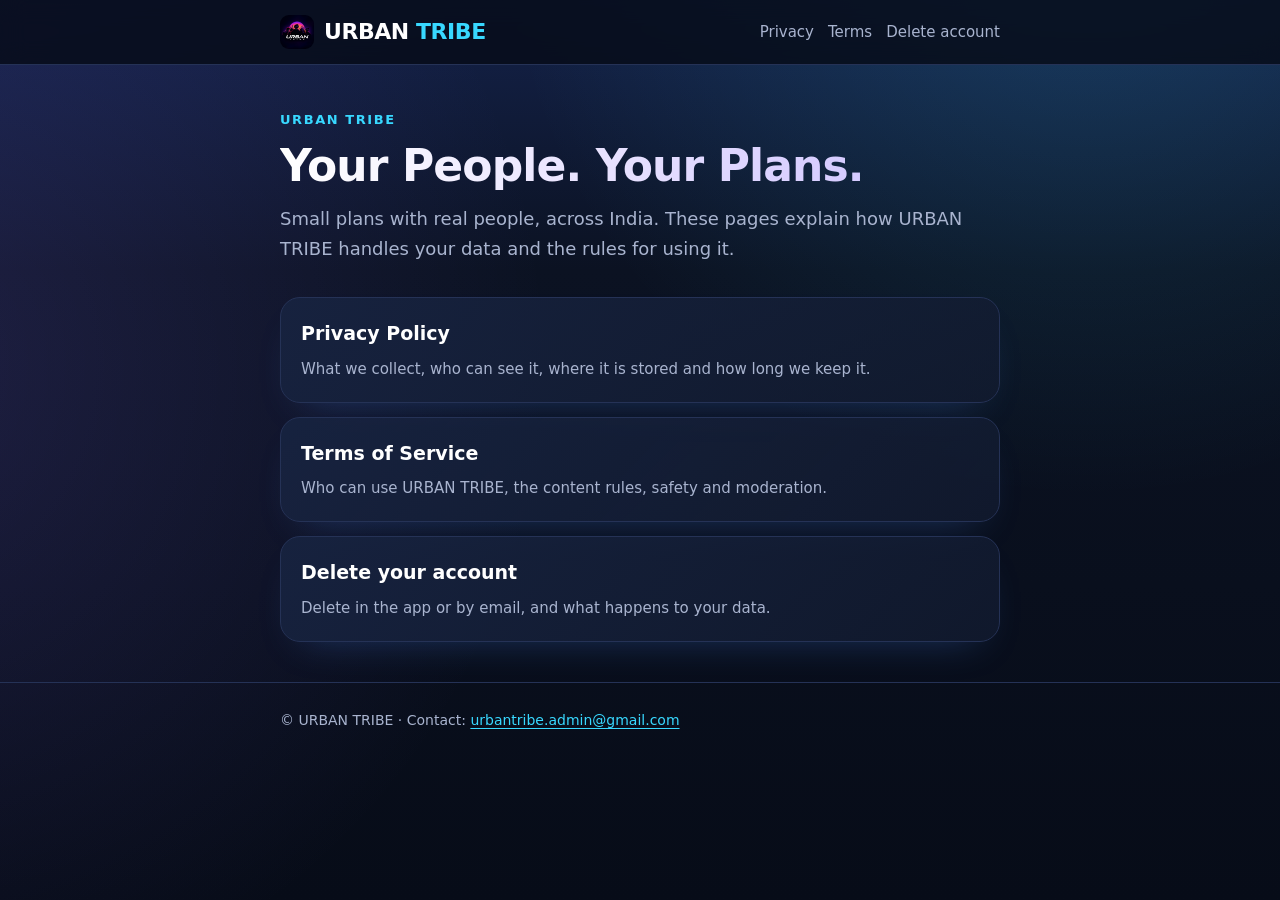
==== index.html @ 8917f520 "URBAN TRIBE legal pages: privacy policy, terms, account deletion" ====
<!doctype html>
<html lang="en">
<head>
  <meta charset="utf-8">
  <meta name="viewport" content="width=device-width, initial-scale=1">
  <title>URBAN TRIBE · Legal</title>
  <meta name="description" content="URBAN TRIBE's Privacy Policy, Terms of Service and account deletion page.">
  <link rel="icon" href="icon.png">
  <link rel="stylesheet" href="style.css">
</head>
<body>
<header class="site">
  <div class="wrap">
    <a class="brand" href="index.html"><img src="icon.png" alt=""><b>URBAN <span>TRIBE</span></b></a>
    <nav class="links" aria-label="Legal pages">
      <a href="privacy.html">Privacy</a>
      <a href="terms.html">Terms</a>
      <a href="delete-account.html">Delete account</a>
    </nav>
  </div>
</header>

<main class="wrap">
  <section class="hero">
    <p class="eyebrow">URBAN TRIBE</p>
    <h1>Your People. Your Plans.</h1>
    <p class="lede">Small plans with real people, across India. These pages explain how URBAN TRIBE handles your data and the rules for using it.</p>
  </section>

  <div class="home-grid">
    <a class="card" href="privacy.html"><strong>Privacy Policy</strong><span>What we collect, who can see it, where it is stored and how long we keep it.</span></a>
    <a class="card" href="terms.html"><strong>Terms of Service</strong><span>Who can use URBAN TRIBE, the content rules, safety and moderation.</span></a>
    <a class="card" href="delete-account.html"><strong>Delete your account</strong><span>Delete in the app or by email, and what happens to your data.</span></a>
  </div>
</main>

<footer class="site">
  <div class="wrap">
    <p>© URBAN TRIBE · Contact: <a href="mailto:urbantribe.admin@gmail.com">urbantribe.admin@gmail.com</a></p>
  </div>
</footer>
</body>
</html>
---- style.css ----
/* URBAN TRIBE legal pages: dark navy, cyan and violet, readable on phones. */
:root {
  --night: #070c18;
  --canvas: #0b1222;
  --panel: #121b30;
  --panel-raised: #172340;
  --border: #253256;
  --text: #e6e9f5;
  --muted: #a9b4cf;
  --heading: #ffffff;
  --cyan: #38d8ff;
  --violet: #8b6cff;
  --placeholder-bg: #3a2a00;
  --placeholder-text: #ffd36b;
}

* { box-sizing: border-box; }

html { -webkit-text-size-adjust: 100%; }

body {
  margin: 0;
  overflow-x: hidden;
  overflow-wrap: break-word;
  background:
    radial-gradient(circle at 85% -10%, rgba(56, 216, 255, 0.16), transparent 40%),
    radial-gradient(circle at -10% 40%, rgba(139, 108, 255, 0.16), transparent 45%),
    linear-gradient(180deg, #14224a 0%, var(--canvas) 30%, var(--night) 100%);
  background-attachment: fixed;
  color: var(--text);
  font-family: system-ui, -apple-system, "Segoe UI", Roboto, "Helvetica Neue", Arial, sans-serif;
  font-size: 17px;
  line-height: 1.65;
}

a { color: var(--cyan); text-underline-offset: 3px; }
a:hover { color: #8ae9ff; }

.wrap { max-width: 760px; margin: 0 auto; padding: 0 20px; }

header.site {
  position: sticky;
  top: 0;
  z-index: 10;
  background: rgba(7, 12, 24, 0.82);
  backdrop-filter: blur(12px);
  -webkit-backdrop-filter: blur(12px);
  border-bottom: 1px solid var(--border);
}
header.site .wrap {
  display: flex;
  align-items: center;
  justify-content: space-between;
  gap: 12px;
  padding-top: 14px;
  padding-bottom: 14px;
}
.brand {
  display: flex;
  align-items: center;
  gap: 10px;
  font-weight: 800;
  font-size: 22px;
  letter-spacing: -0.02em;
  color: var(--heading);
  text-decoration: none;
}
.brand img { width: 34px; height: 34px; border-radius: 9px; }
.brand span { color: var(--cyan); }
nav.links { display: flex; flex-wrap: wrap; gap: 4px 14px; font-size: 15px; }
nav.links a { color: var(--muted); text-decoration: none; }
nav.links a[aria-current="page"] { color: var(--cyan); }

.hero { padding: 44px 0 8px; }
.eyebrow {
  margin: 0 0 10px;
  color: var(--cyan);
  font-size: 13px;
  font-weight: 700;
  letter-spacing: 0.12em;
  text-transform: uppercase;
}
h1 {
  margin: 0 0 14px;
  font-size: clamp(32px, 7vw, 44px);
  line-height: 1.12;
  letter-spacing: -0.02em;
  background: linear-gradient(90deg, #ffffff 0%, #cbbeff 100%);
  -webkit-background-clip: text;
  background-clip: text;
  color: transparent;
}
.lede { margin: 0; color: var(--muted); font-size: 18px; }
.meta {
  display: flex;
  flex-wrap: wrap;
  gap: 8px 18px;
  margin: 18px 0 0;
  padding: 0;
  list-style: none;
  color: var(--muted);
  font-size: 15px;
}
.meta strong { color: var(--text); font-weight: 600; }

.card {
  margin: 22px 0;
  padding: 22px 22px 8px;
  border: 1px solid var(--border);
  border-radius: 20px;
  background: linear-gradient(135deg, rgba(23, 35, 64, 0.92), rgba(18, 27, 48, 0.78));
  box-shadow: 0 18px 40px -24px rgba(74, 141, 255, 0.35);
}
.card.highlight {
  border-color: rgba(56, 216, 255, 0.55);
  background: linear-gradient(135deg, rgba(56, 216, 255, 0.12), rgba(139, 108, 255, 0.12));
}

h2 {
  display: flex;
  align-items: baseline;
  gap: 12px;
  margin: 0 0 12px;
  color: var(--heading);
  font-size: 22px;
  line-height: 1.3;
}
h2 .num {
  flex: none;
  display: inline-grid;
  place-items: center;
  width: 30px;
  height: 30px;
  border-radius: 10px;
  background: linear-gradient(135deg, var(--cyan), var(--violet));
  color: #08101f;
  font-size: 15px;
  font-weight: 800;
}
h3 { margin: 20px 0 6px; color: var(--cyan); font-size: 17px; }
p { margin: 0 0 14px; }
ul, ol { margin: 0 0 14px; padding-left: 22px; }
li { margin: 6px 0; }
li::marker { color: var(--cyan); }
strong { color: var(--heading); }

table { width: 100%; border-collapse: collapse; margin: 6px 0 16px; font-size: 15px; }
th, td { padding: 10px 8px; border-bottom: 1px solid var(--border); text-align: left; vertical-align: top; }
th { color: var(--cyan); font-weight: 600; }

.steps { counter-reset: step; list-style: none; padding: 0; }
.steps li {
  counter-increment: step;
  position: relative;
  padding: 2px 0 10px 46px;
}
.steps li::before {
  content: counter(step);
  position: absolute;
  left: 0;
  top: 0;
  display: grid;
  place-items: center;
  width: 32px;
  height: 32px;
  border-radius: 50%;
  background: linear-gradient(135deg, var(--cyan), var(--violet));
  color: #08101f;
  font-weight: 800;
}

.placeholder {
  padding: 1px 6px;
  border-radius: 6px;
  background: var(--placeholder-bg);
  color: var(--placeholder-text);
  font-weight: 600;
  overflow-wrap: anywhere;
}

.button {
  display: inline-block;
  margin: 4px 0 14px;
  padding: 12px 20px;
  border-radius: 14px;
  background: linear-gradient(90deg, var(--cyan), var(--violet));
  color: #08101f;
  font-weight: 700;
  text-decoration: none;
}
.button:hover { color: #08101f; filter: brightness(1.08); }

.home-grid { display: grid; gap: 14px; margin: 26px 0; }
.home-grid a.card { display: block; margin: 0; padding: 20px; text-decoration: none; color: var(--text); }
.home-grid a.card strong { display: block; font-size: 19px; margin-bottom: 4px; }
.home-grid a.card span { color: var(--muted); font-size: 15px; }

footer.site {
  margin-top: 40px;
  padding: 26px 0 40px;
  border-top: 1px solid var(--border);
  color: var(--muted);
  font-size: 14px;
}
footer.site p { margin: 0 0 6px; }

@media (max-width: 520px) {
  body { font-size: 16px; }
  .card { padding: 18px 16px 4px; border-radius: 16px; }
  h2 { font-size: 20px; }
  nav.links { font-size: 14px; }
  table { font-size: 14px; }
}
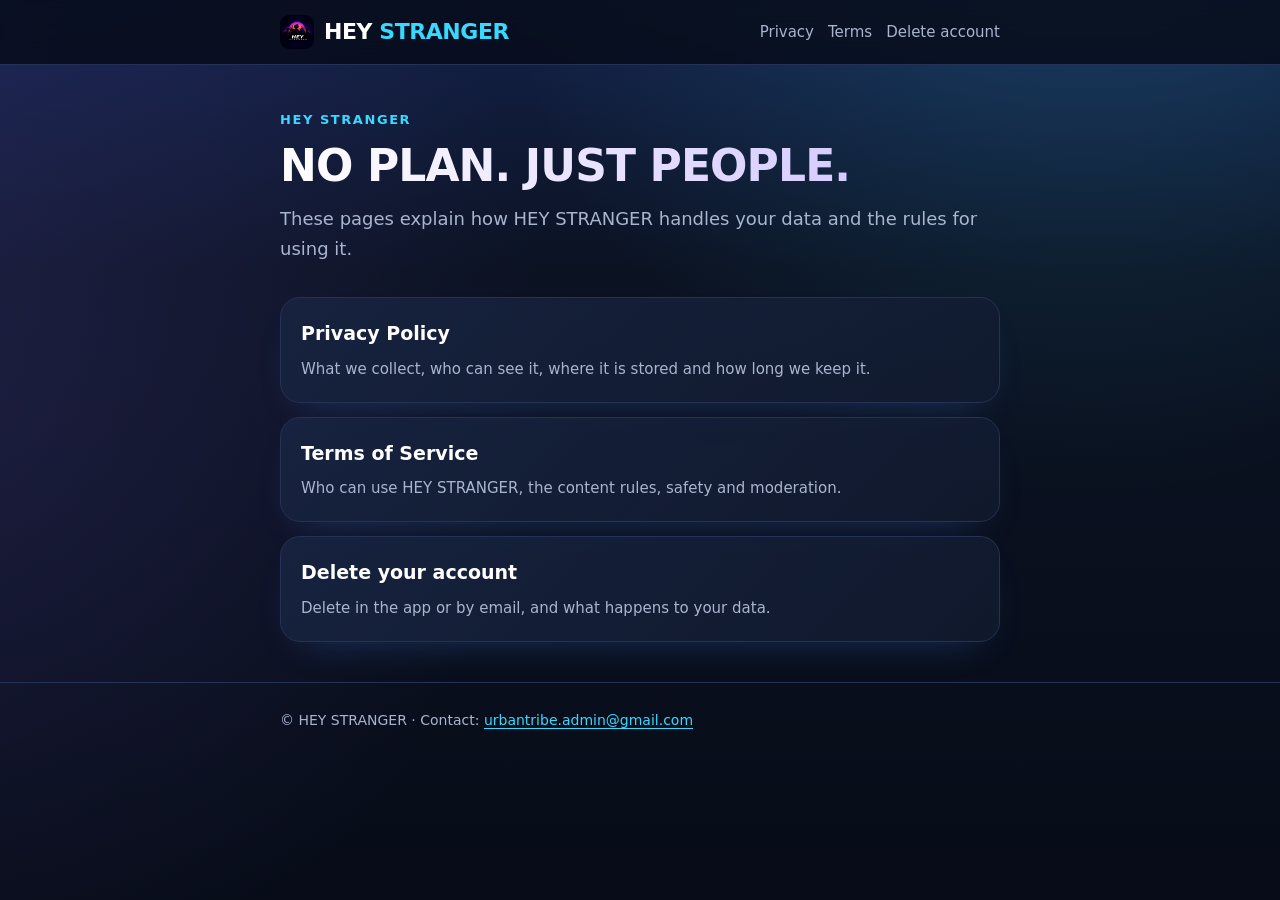
==== commit 6acbb8c8: "Rename to HEY STRANGER; tagline NO PLAN. JUST PEOPLE." ====
--- a/index.html
+++ b/index.html
@@ -3,15 +3,15 @@
 <head>
   <meta charset="utf-8">
   <meta name="viewport" content="width=device-width, initial-scale=1">
-  <title>URBAN TRIBE · Legal</title>
-  <meta name="description" content="URBAN TRIBE's Privacy Policy, Terms of Service and account deletion page.">
+  <title>HEY STRANGER · Legal</title>
+  <meta name="description" content="HEY STRANGER's Privacy Policy, Terms of Service and account deletion page.">
   <link rel="icon" href="icon.png">
   <link rel="stylesheet" href="style.css">
 </head>
 <body>
 <header class="site">
   <div class="wrap">
-    <a class="brand" href="index.html"><img src="icon.png" alt=""><b>URBAN <span>TRIBE</span></b></a>
+    <a class="brand" href="index.html"><img src="icon.png" alt=""><b>HEY <span>STRANGER</span></b></a>
     <nav class="links" aria-label="Legal pages">
       <a href="privacy.html">Privacy</a>
       <a href="terms.html">Terms</a>
@@ -22,21 +22,21 @@
 
 <main class="wrap">
   <section class="hero">
-    <p class="eyebrow">URBAN TRIBE</p>
-    <h1>Your People. Your Plans.</h1>
-    <p class="lede">Small plans with real people, across India. These pages explain how URBAN TRIBE handles your data and the rules for using it.</p>
+    <p class="eyebrow">HEY STRANGER</p>
+    <h1>NO PLAN. JUST PEOPLE.</h1>
+    <p class="lede">These pages explain how HEY STRANGER handles your data and the rules for using it.</p>
   </section>
 
   <div class="home-grid">
     <a class="card" href="privacy.html"><strong>Privacy Policy</strong><span>What we collect, who can see it, where it is stored and how long we keep it.</span></a>
-    <a class="card" href="terms.html"><strong>Terms of Service</strong><span>Who can use URBAN TRIBE, the content rules, safety and moderation.</span></a>
+    <a class="card" href="terms.html"><strong>Terms of Service</strong><span>Who can use HEY STRANGER, the content rules, safety and moderation.</span></a>
     <a class="card" href="delete-account.html"><strong>Delete your account</strong><span>Delete in the app or by email, and what happens to your data.</span></a>
   </div>
 </main>
 
 <footer class="site">
   <div class="wrap">
-    <p>© URBAN TRIBE · Contact: <a href="mailto:urbantribe.admin@gmail.com">urbantribe.admin@gmail.com</a></p>
+    <p>© HEY STRANGER · Contact: <a href="mailto:urbantribe.admin@gmail.com">urbantribe.admin@gmail.com</a></p>
   </div>
 </footer>
 </body>
--- a/style.css
+++ b/style.css
@@ -1,4 +1,4 @@
-/* URBAN TRIBE legal pages: dark navy, cyan and violet, readable on phones. */
+/* HEY STRANGER legal pages: dark navy, cyan and violet, readable on phones. */
 :root {
   --night: #070c18;
   --canvas: #0b1222;
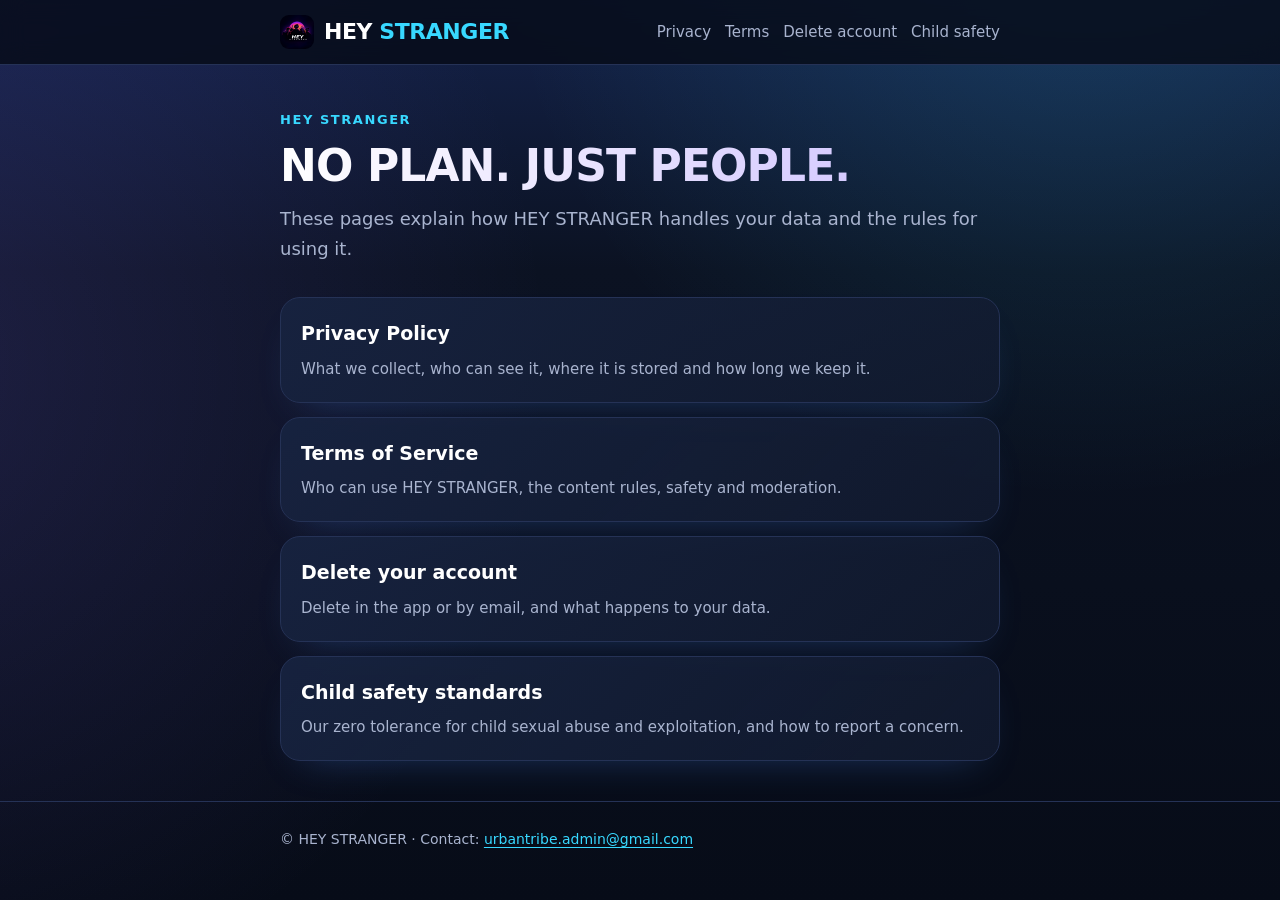
==== commit 13dd92f1: "Add child safety standards page and link it from every page" ====
--- a/index.html
+++ b/index.html
@@ -16,6 +16,7 @@
       <a href="privacy.html">Privacy</a>
       <a href="terms.html">Terms</a>
       <a href="delete-account.html">Delete account</a>
+      <a href="child-safety.html">Child safety</a>
     </nav>
   </div>
 </header>
@@ -31,6 +32,7 @@
     <a class="card" href="privacy.html"><strong>Privacy Policy</strong><span>What we collect, who can see it, where it is stored and how long we keep it.</span></a>
     <a class="card" href="terms.html"><strong>Terms of Service</strong><span>Who can use HEY STRANGER, the content rules, safety and moderation.</span></a>
     <a class="card" href="delete-account.html"><strong>Delete your account</strong><span>Delete in the app or by email, and what happens to your data.</span></a>
+    <a class="card" href="child-safety.html"><strong>Child safety standards</strong><span>Our zero tolerance for child sexual abuse and exploitation, and how to report a concern.</span></a>
   </div>
 </main>
 
